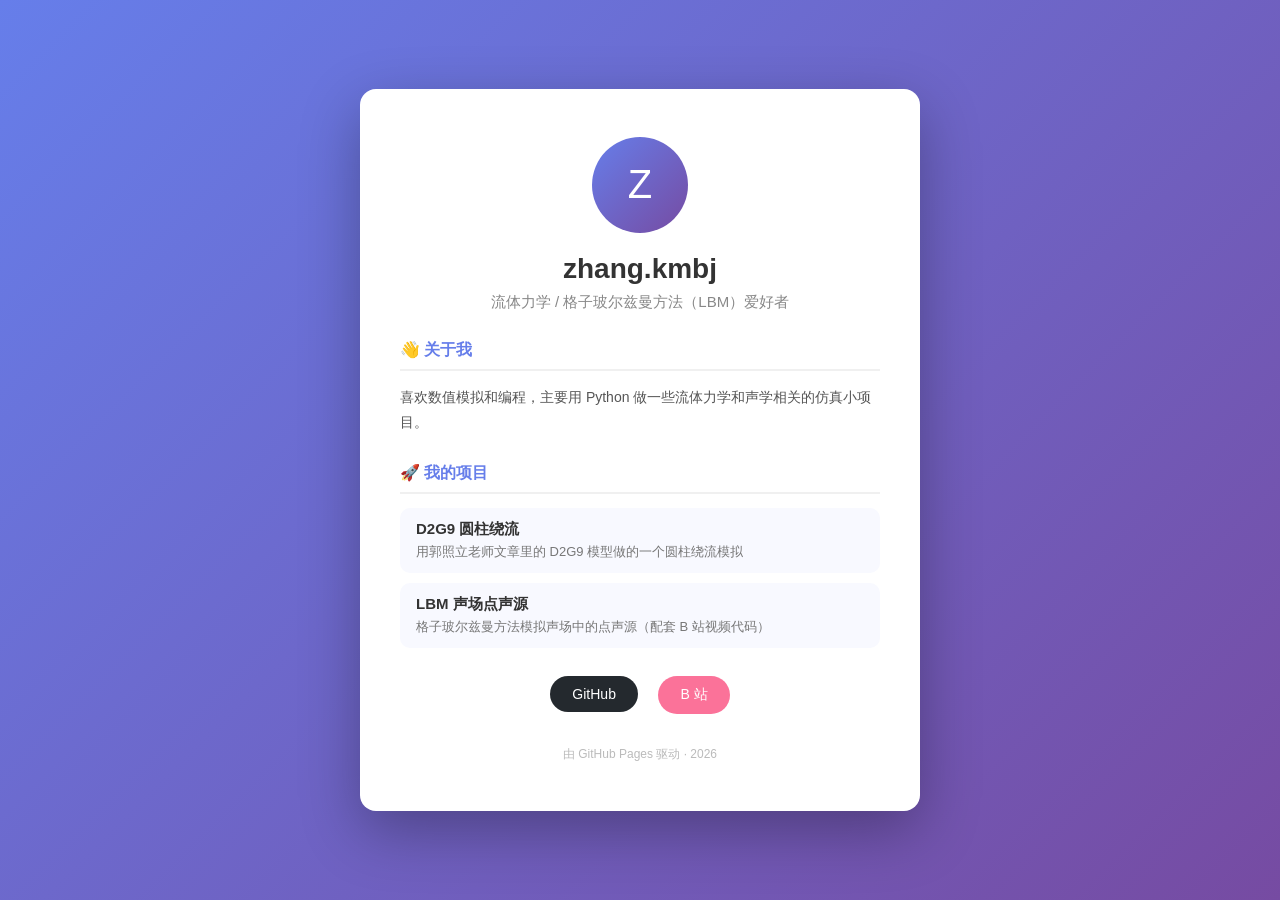
==== index.html @ bb834329 "Create index.html for personal homepage Initial creation of personal homepage with sections about th" ====
<!DOCTYPE html>
<html lang="zh-CN">
<head>
<meta charset="UTF-8">
<meta name="viewport" content="width=device-width, initial-scale=1.0">
<title>zhang.kmbj 的个人主页</title>
<style>
  * { margin: 0; padding: 0; box-sizing: border-box; }
  body {
    font-family: "PingFang SC", "Microsoft YaHei", sans-serif;
    background: linear-gradient(135deg, #667eea 0%, #764ba2 100%);
    min-height: 100vh;
    display: flex;
    justify-content: center;
    align-items: center;
    padding: 20px;
  }
  .card {
    background: #fff;
    border-radius: 16px;
    box-shadow: 0 20px 60px rgba(0,0,0,0.3);
    max-width: 560px;
    width: 100%;
    padding: 48px 40px;
    text-align: center;
  }
  .avatar {
    width: 96px; height: 96px;
    border-radius: 50%;
    background: linear-gradient(135deg, #667eea, #764ba2);
    color: #fff;
    font-size: 40px;
    display: flex;
    align-items: center;
    justify-content: center;
    margin: 0 auto 20px;
  }
  h1 { font-size: 28px; color: #333; margin-bottom: 8px; }
  .subtitle { color: #888; font-size: 15px; margin-bottom: 28px; }
  .section { text-align: left; margin-bottom: 28px; }
  .section h2 {
    font-size: 16px; color: #667eea;
    border-bottom: 2px solid #f0f0f0;
    padding-bottom: 8px; margin-bottom: 14px;
  }
  .project {
    padding: 12px 16px;
    background: #f8f9ff;
    border-radius: 10px;
    margin-bottom: 10px;
  }
  .project .name { font-weight: 600; color: #333; font-size: 15px; }
  .project .desc { color: #777; font-size: 13px; margin-top: 4px; }
  .links a {
    display: inline-block;
    margin: 0 8px;
    padding: 10px 22px;
    border-radius: 24px;
    text-decoration: none;
    font-size: 14px;
    transition: transform 0.2s;
  }
  .links a:hover { transform: translateY(-2px); }
  .btn-github { background: #24292e; color: #fff; }
  .btn-bili { background: #fb7299; color: #fff; }
  footer { margin-top: 32px; color: #bbb; font-size: 12px; }
</style>
</head>
<body>
  <div class="card">
    <div class="avatar">Z</div>
    <h1>zhang.kmbj</h1>
    <p class="subtitle">流体力学 / 格子玻尔兹曼方法（LBM）爱好者</p>

    <div class="section">
      <h2>👋 关于我</h2>
      <p style="color:#555; font-size:14px; line-height:1.8;">
        喜欢数值模拟和编程，主要用 Python 做一些流体力学和声学相关的仿真小项目。
      </p>
    </div>

    <div class="section">
      <h2>🚀 我的项目</h2>
      <div class="project">
        <div class="name">D2G9 圆柱绕流</div>
        <div class="desc">用郭照立老师文章里的 D2G9 模型做的一个圆柱绕流模拟</div>
      </div>
      <div class="project">
        <div class="name">LBM 声场点声源</div>
        <div class="desc">格子玻尔兹曼方法模拟声场中的点声源（配套 B 站视频代码）</div>
      </div>
    </div>

    <div class="links">
      <a href="https://github.com/2913317255" target="_blank" class="btn-github">GitHub</a>
      <a href="https://www.bilibili.com" target="_blank" class="btn-bili">B 站</a>
    </div>

    <footer>由 GitHub Pages 驱动 · 2026</footer>
  </div>
</body>
</html>
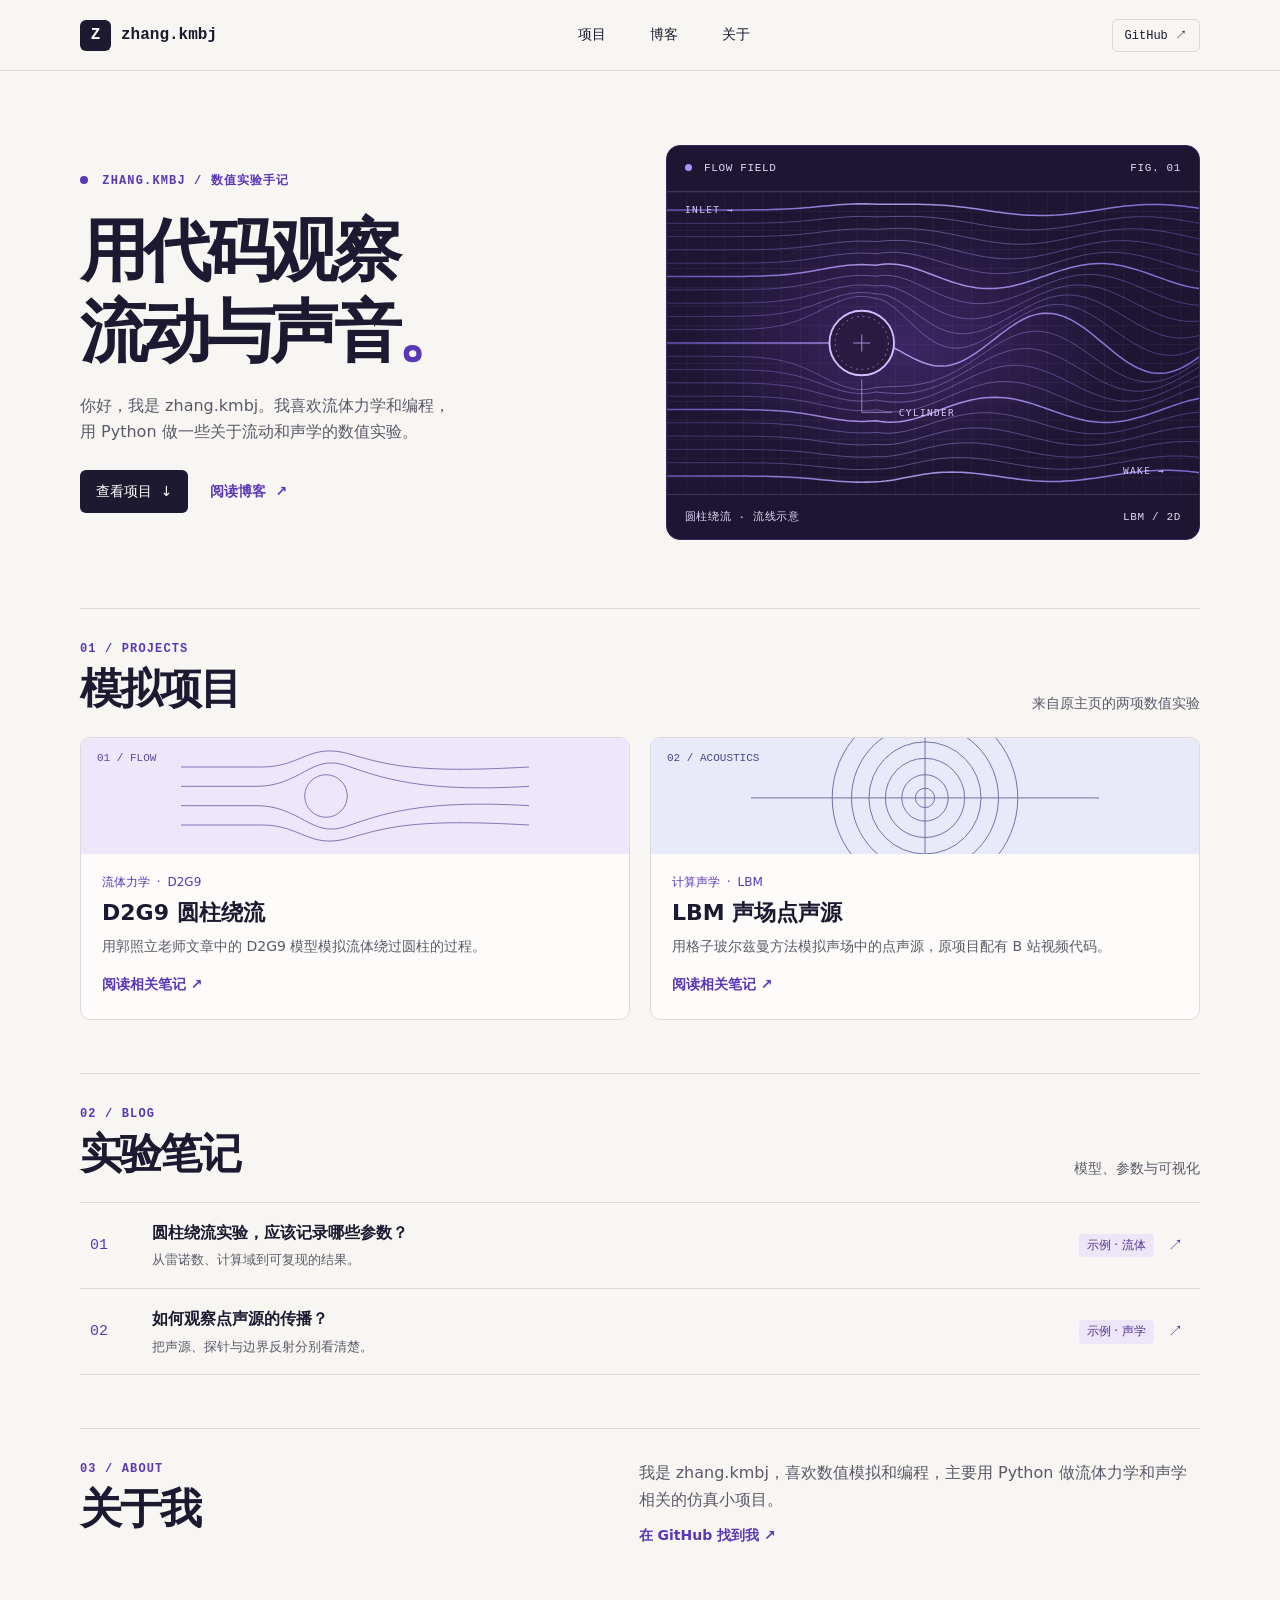
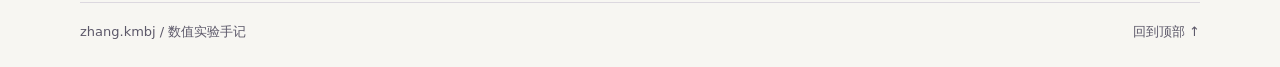
==== commit d28aa3bc: "Publish redesigned homepage and blog" ====
--- a/index.html
+++ b/index.html
@@ -1,102 +1,61 @@
-<!DOCTYPE html>
+<!doctype html>
 <html lang="zh-CN">
 <head>
-<meta charset="UTF-8">
-<meta name="viewport" content="width=device-width, initial-scale=1.0">
-<title>zhang.kmbj 的个人主页</title>
-<style>
-  * { margin: 0; padding: 0; box-sizing: border-box; }
-  body {
-    font-family: "PingFang SC", "Microsoft YaHei", sans-serif;
-    background: linear-gradient(135deg, #667eea 0%, #764ba2 100%);
-    min-height: 100vh;
-    display: flex;
-    justify-content: center;
-    align-items: center;
-    padding: 20px;
-  }
-  .card {
-    background: #fff;
-    border-radius: 16px;
-    box-shadow: 0 20px 60px rgba(0,0,0,0.3);
-    max-width: 560px;
-    width: 100%;
-    padding: 48px 40px;
-    text-align: center;
-  }
-  .avatar {
-    width: 96px; height: 96px;
-    border-radius: 50%;
-    background: linear-gradient(135deg, #667eea, #764ba2);
-    color: #fff;
-    font-size: 40px;
-    display: flex;
-    align-items: center;
-    justify-content: center;
-    margin: 0 auto 20px;
-  }
-  h1 { font-size: 28px; color: #333; margin-bottom: 8px; }
-  .subtitle { color: #888; font-size: 15px; margin-bottom: 28px; }
-  .section { text-align: left; margin-bottom: 28px; }
-  .section h2 {
-    font-size: 16px; color: #667eea;
-    border-bottom: 2px solid #f0f0f0;
-    padding-bottom: 8px; margin-bottom: 14px;
-  }
-  .project {
-    padding: 12px 16px;
-    background: #f8f9ff;
-    border-radius: 10px;
-    margin-bottom: 10px;
-  }
-  .project .name { font-weight: 600; color: #333; font-size: 15px; }
-  .project .desc { color: #777; font-size: 13px; margin-top: 4px; }
-  .links a {
-    display: inline-block;
-    margin: 0 8px;
-    padding: 10px 22px;
-    border-radius: 24px;
-    text-decoration: none;
-    font-size: 14px;
-    transition: transform 0.2s;
-  }
-  .links a:hover { transform: translateY(-2px); }
-  .btn-github { background: #24292e; color: #fff; }
-  .btn-bili { background: #fb7299; color: #fff; }
-  footer { margin-top: 32px; color: #bbb; font-size: 12px; }
-</style>
+  <meta charset="utf-8">
+  <meta name="viewport" content="width=device-width, initial-scale=1">
+  <meta name="description" content="zhang.kmbj 的个人主页与博客。关于流体力学、格子玻尔兹曼方法和 Python 数值模拟。">
+  <meta name="theme-color" content="#f7f6f2">
+  <title>zhang.kmbj · 个人主页与博客</title>
+  <link rel="stylesheet" href="./style.css">
 </head>
 <body>
-  <div class="card">
-    <div class="avatar">Z</div>
-    <h1>zhang.kmbj</h1>
-    <p class="subtitle">流体力学 / 格子玻尔兹曼方法（LBM）爱好者</p>
-
-    <div class="section">
-      <h2>👋 关于我</h2>
-      <p style="color:#555; font-size:14px; line-height:1.8;">
-        喜欢数值模拟和编程，主要用 Python 做一些流体力学和声学相关的仿真小项目。
-      </p>
+  <a class="skip" href="#main">跳到正文</a>
+  <header class="top">
+    <div class="wrap bar">
+      <a class="brand" href="./"><span class="monogram">Z</span> zhang.kmbj</a>
+      <nav aria-label="主导航"><a href="#projects">项目</a><a href="#notes">博客</a><a href="#about">关于</a></nav>
+      <a class="external" href="https://github.com/2913317255">GitHub ↗</a>
     </div>
-
-    <div class="section">
-      <h2>🚀 我的项目</h2>
-      <div class="project">
-        <div class="name">D2G9 圆柱绕流</div>
-        <div class="desc">用郭照立老师文章里的 D2G9 模型做的一个圆柱绕流模拟</div>
+  </header>
+  <main id="main" class="wrap">
+    <section class="hero" aria-labelledby="hero-title">
+      <div class="hero-copy">
+        <p class="eyebrow"><span class="dot"></span> ZHANG.KMBJ / 数值实验手记</p>
+        <h1 id="hero-title">用代码观察<br>流动与声音<span>。</span></h1>
+        <p class="intro">你好，我是 zhang.kmbj。我喜欢流体力学和编程，用 Python 做一些关于流动和声学的数值实验。</p>
+        <div class="actions"><a class="button" href="#projects">查看项目 <span>↓</span></a><a class="text-link" href="#notes">阅读博客 <span>↗</span></a></div>
       </div>
-      <div class="project">
-        <div class="name">LBM 声场点声源</div>
-        <div class="desc">格子玻尔兹曼方法模拟声场中的点声源（配套 B 站视频代码）</div>
+      <figure class="visual">
+        <div class="visual-top"><span><i></i> FLOW FIELD</span><span>FIG. 01</span></div>
+        <img src="./flow.svg" alt="多条流线从左侧绕过圆柱，在其右侧形成起伏的尾流示意">
+        <figcaption><span>圆柱绕流 · 流线示意</span><span>LBM / 2D</span></figcaption>
+      </figure>
+    </section>
+    <section class="section" id="projects" aria-labelledby="project-title">
+      <header class="section-heading"><div><p class="eyebrow">01 / PROJECTS</p><h2 id="project-title">模拟项目</h2></div><p>来自原主页的两项数值实验</p></header>
+      <div class="projects">
+        <article class="project">
+          <div class="project-art flow-mini"><svg viewBox="0 0 360 120" aria-hidden="true"><path d="M0 30H84C125 30 133 4 176 17S253 36 360 30M0 50H78C123 50 135 17 169 28S242 57 360 50M0 70H78C123 70 135 103 169 92S242 63 360 70M0 90H84C125 90 133 116 176 103S253 84 360 90"/><circle cx="150" cy="60" r="22"/></svg><span>01 / FLOW</span></div>
+          <div class="project-copy"><p class="tags">流体力学 <span>·</span> D2G9</p><h3>D2G9 圆柱绕流</h3><p>用郭照立老师文章中的 D2G9 模型模拟流体绕过圆柱的过程。</p><a class="text-link" href="./posts/cylinder.html">阅读相关笔记 ↗</a></div>
+        </article>
+        <article class="project">
+          <div class="project-art wave-mini"><svg viewBox="0 0 360 120" aria-hidden="true"><circle cx="180" cy="62" r="10"/><circle cx="180" cy="62" r="24"/><circle cx="180" cy="62" r="41"/><circle cx="180" cy="62" r="58"/><circle cx="180" cy="62" r="76"/><circle cx="180" cy="62" r="96"/><path d="M0 62h360M180 0v120"/></svg><span>02 / ACOUSTICS</span></div>
+          <div class="project-copy"><p class="tags">计算声学 <span>·</span> LBM</p><h3>LBM 声场点声源</h3><p>用格子玻尔兹曼方法模拟声场中的点声源，原项目配有 B 站视频代码。</p><a class="text-link" href="./posts/acoustics.html">阅读相关笔记 ↗</a></div>
+        </article>
       </div>
-    </div>
-
-    <div class="links">
-      <a href="https://github.com/2913317255" target="_blank" class="btn-github">GitHub</a>
-      <a href="https://www.bilibili.com" target="_blank" class="btn-bili">B 站</a>
-    </div>
-
-    <footer>由 GitHub Pages 驱动 · 2026</footer>
-  </div>
+    </section>
+    <section class="section" id="notes" aria-labelledby="notes-title">
+      <header class="section-heading"><div><p class="eyebrow">02 / BLOG</p><h2 id="notes-title">实验笔记</h2></div><p>模型、参数与可视化</p></header>
+      <ul class="notes">
+        <li><a href="./posts/cylinder.html"><span class="note-index">01</span><span><strong>圆柱绕流实验，应该记录哪些参数？</strong><small>从雷诺数、计算域到可复现的结果。</small></span><span class="badge">示例 · 流体</span><span aria-hidden="true" class="arrow">↗</span></a></li>
+        <li><a href="./posts/acoustics.html"><span class="note-index">02</span><span><strong>如何观察点声源的传播？</strong><small>把声源、探针与边界反射分别看清楚。</small></span><span class="badge">示例 · 声学</span><span aria-hidden="true" class="arrow">↗</span></a></li>
+      </ul>
+    </section>
+    <section class="section about" id="about" aria-labelledby="about-title">
+      <div><p class="eyebrow">03 / ABOUT</p><h2 id="about-title">关于我</h2></div>
+      <div><p>我是 zhang.kmbj，喜欢数值模拟和编程，主要用 Python 做流体力学和声学相关的仿真小项目。</p><a class="text-link" href="https://github.com/2913317255">在 GitHub 找到我 ↗</a></div>
+    </section>
+  </main>
+  <footer class="wrap footer"><span>zhang.kmbj / 数值实验手记</span><a href="#main">回到顶部 ↑</a></footer>
 </body>
 </html>
--- a/style.css
+++ b/style.css
@@ -0,0 +1,92 @@
+:root {
+  color-scheme: light;
+  --paper: #f7f6f2;
+  --ink: #1c1930;
+  --muted: #5c5869;
+  --line: #dcd8df;
+  --violet: #5b37b8;
+  --mono: ui-monospace, "Cascadia Mono", Consolas, monospace;
+}
+* { box-sizing: border-box; }
+html { scroll-behavior: smooth; }
+body { margin: 0; background: var(--paper); color: var(--ink); font: 16px/1.65 system-ui, "PingFang SC", "Microsoft YaHei", sans-serif; }
+a { color: inherit; text-decoration: none; }
+a:focus-visible { outline: 2px solid var(--violet); outline-offset: 5px; }
+.skip { position: absolute; left: 1rem; top: -5rem; background: white; padding: .5rem 1rem; z-index: 1; }
+.skip:focus { top: 1rem; }
+.wrap { width: min(1120px, calc(100% - 72px)); margin-inline: auto; }
+.top { border-bottom: 1px solid var(--line); }
+.bar { min-height: 70px; display: flex; align-items: center; justify-content: space-between; gap: 20px; }
+.brand { display: flex; align-items: center; gap: 10px; font: 700 16px var(--mono); white-space: nowrap; }
+.monogram { display: grid; place-items: center; width: 31px; height: 31px; background: var(--ink); color: white; border-radius: 6px; }
+nav { display: flex; gap: clamp(14px, 4vw, 44px); font-size: 14px; }
+nav a:hover, .footer a:hover { color: var(--violet); }
+.external { border: 1px solid var(--line); border-radius: 6px; padding: 7px 12px; font: 12px var(--mono); white-space: nowrap; }
+.external:hover { border-color: var(--violet); color: var(--violet); }
+.hero { display: grid; grid-template-columns: 1fr 1.05fr; gap: clamp(30px, 6vw, 78px); align-items: center; padding-block: 74px 68px; }
+.eyebrow { margin: 0; color: var(--violet); font: 650 12px/1.5 var(--mono); letter-spacing: .095em; }
+.dot { display: inline-block; width: 8px; height: 8px; margin-right: 6px; border-radius: 50%; background: var(--violet); }
+h1, h2, h3 { margin: 0; line-height: 1.2; }
+h1 { margin-block: 20px; font-size: clamp(40px, 5.3vw, 75px); letter-spacing: -.068em; }
+h1 span { color: var(--violet); }
+.intro { color: var(--muted); max-width: 24em; margin: 0; }
+.actions { display: flex; align-items: center; flex-wrap: wrap; gap: 22px; margin-top: 25px; }
+.button { background: var(--ink); color: white; padding: 10px 16px; border-radius: 6px; font-size: 14px; }
+.button:hover { background: var(--violet); }
+.button span, .text-link span { margin-left: .3em; }
+.text-link { color: var(--violet); font-size: 14px; font-weight: 650; }
+.text-link:hover { text-decoration: underline; text-underline-offset: 4px; }
+.visual { margin: 0; border: 1px solid #38275b; border-radius: 14px; overflow: hidden; background: #1d1532; color: #e1d9fb; }
+.visual img { display: block; width: 100%; height: auto; }
+.visual-top, figcaption { display: flex; justify-content: space-between; gap: 8px; padding: 14px 18px; font: 11px/1.5 var(--mono); letter-spacing: .06em; }
+.visual-top { border-bottom: 1px solid #44355d; }
+.visual-top i { display: inline-block; width: 7px; height: 7px; margin-right: 5px; background: #ac91f4; border-radius: 50%; }
+figcaption { border-top: 1px solid #44355d; }
+.section { border-top: 1px solid var(--line); padding-block: 31px 53px; scroll-margin-top: 20px; }
+.section-heading { display: flex; align-items: end; justify-content: space-between; gap: 16px; margin-bottom: 22px; }
+h2 { font-size: clamp(27px, 3.5vw, 42px); letter-spacing: -.045em; margin-top: 6px; }
+.section-heading > p { margin: 0; font-size: 14px; color: var(--muted); }
+.projects { display: grid; grid-template-columns: 1fr 1fr; gap: 20px; }
+.project { border: 1px solid var(--line); background: #fdfcfa; border-radius: 10px; overflow: hidden; }
+.project-art { position: relative; height: 116px; overflow: hidden; background: #ede7fb; color: #6447a0; }
+.project-art svg { width: 100%; height: 100%; fill: none; stroke: currentColor; stroke-width: 1; opacity: .75; }
+.project-art span { position: absolute; top: 11px; left: 13px; font: 11px var(--mono); background: inherit; padding: 3px; }
+.wave-mini { background: #e8e9f9; color: #46488f; }
+.project-copy { padding: 19px 21px 22px; }
+.tags { margin: 0 0 8px; color: var(--violet); font-size: 12px; }
+.tags span { margin-inline: 3px; }
+h3 { font-size: 22px; }
+.project-copy > p:not(.tags) { margin: 8px 0 13px; color: var(--muted); font-size: 14px; }
+.notes { list-style: none; padding: 0; margin: 0; border-top: 1px solid var(--line); }
+.notes a { display: grid; grid-template-columns: 48px 1fr auto 22px; align-items: center; gap: 14px; padding: 17px 10px; border-bottom: 1px solid var(--line); }
+.notes a:hover { background: #eee9f8; }
+.notes strong, .notes small { display: block; }
+.notes small { margin-top: 3px; color: var(--muted); }
+.note-index, .arrow { font: 15px var(--mono); color: var(--violet); }
+.badge { font-size: 12px; border-radius: 4px; padding: 2px 8px; background: #ece6f8; color: #513496; }
+.about { display: grid; grid-template-columns: 1fr 1.05fr; gap: 24px; }
+.about div > p:not(.eyebrow) { margin: 0 0 9px; color: var(--muted); }
+.footer { border-top: 1px solid var(--line); display: flex; justify-content: space-between; flex-wrap: wrap; gap: 14px; padding-block: 18px 25px; color: var(--muted); font-size: 13px; }
+.reading { max-width: 735px; padding-block: 45px 65px; }
+.reading h1 { font-size: clamp(32px, 6vw, 55px); margin-block: 12px 15px; }
+.reading header { border-bottom: 1px solid var(--line); padding-block: 22px; margin-bottom: 24px; }
+.reading header p:last-child { color: var(--muted); margin-bottom: 0; }
+.reading h2 { font-size: 24px; margin-top: 27px; }
+.reading li + li { margin-top: 7px; }
+.reading p, .reading li { line-height: 1.85; }
+@media (max-width: 760px) {
+  .wrap { width: calc(100% - 36px); }
+  .hero { grid-template-columns: 1fr; padding-block: 43px 40px; }
+  .visual { max-width: 560px; width: 100%; }
+}
+@media (max-width: 500px) {
+  .bar { flex-wrap: wrap; justify-content: start; gap: 10px 16px; padding-block: 12px; }
+  .bar nav { order: 1; width: 100%; }
+  .external { margin-left: auto; }
+  .projects, .about { grid-template-columns: 1fr; }
+  .section-heading { align-items: start; flex-direction: column; gap: 6px; }
+  .notes a { grid-template-columns: 24px 1fr 16px; gap: 8px; }
+  .notes .badge { grid-column: 2; justify-self: start; }
+  .notes .arrow { grid-column: 3; grid-row: 1; }
+}
+@media (prefers-reduced-motion: reduce) { html { scroll-behavior: auto; } }
